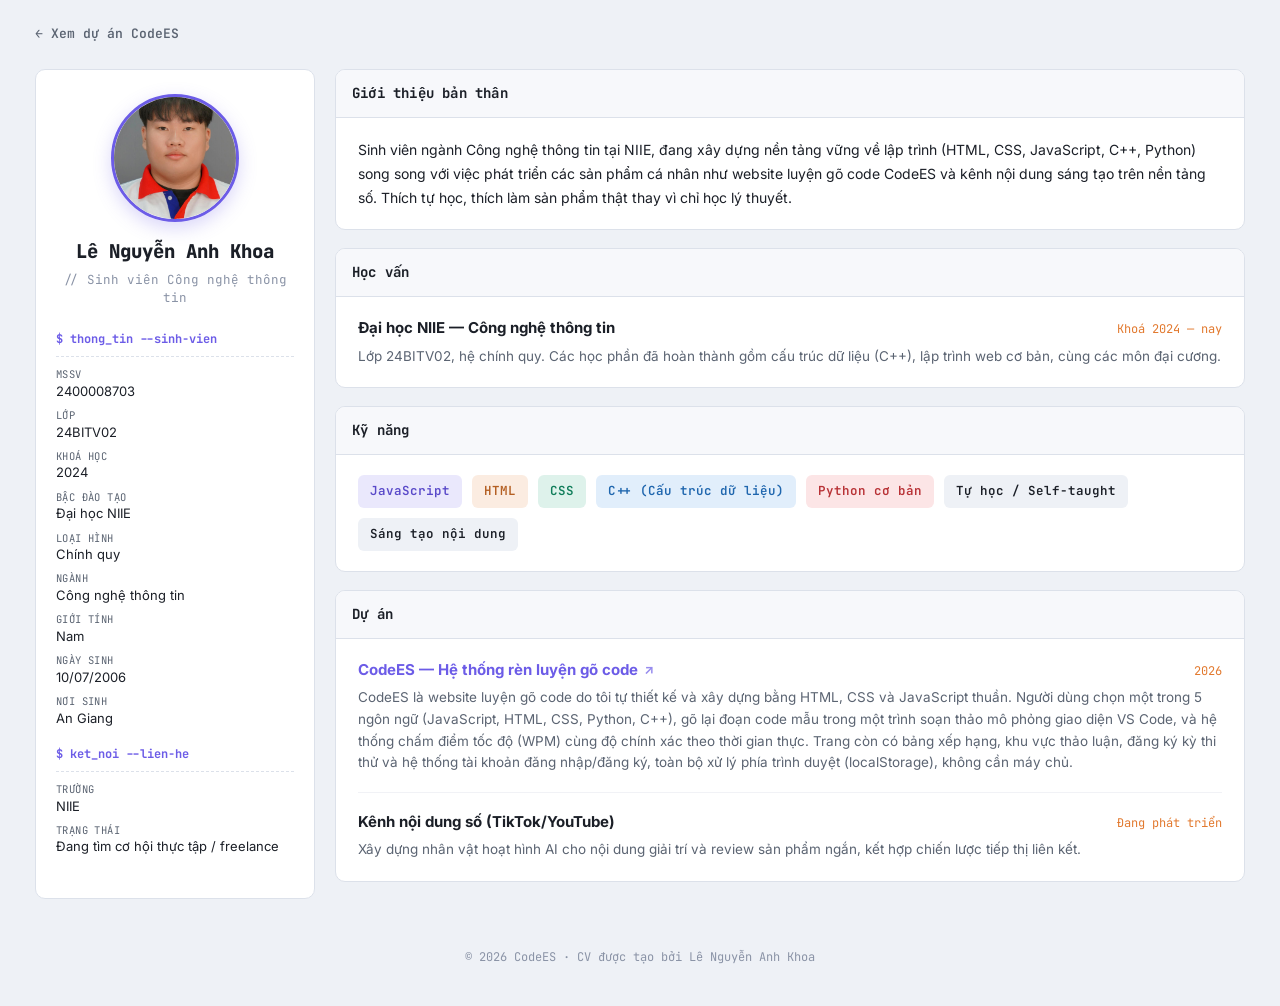
==== cv.html @ 04a199e7 "Add files via upload" ====
<!DOCTYPE html>
<html lang="vi">
<head>
    <meta charset="UTF-8">
    <meta name="viewport" content="width=device-width, initial-scale=1.0">
    <title>Lê Nguyễn Anh Khoa - CV | CodeES</title>
    <link rel="preconnect" href="https://fonts.googleapis.com">
    <link rel="preconnect" href="https://fonts.gstatic.com" crossorigin>
    <link href="https://fonts.googleapis.com/css2?family=Inter:wght@400;500;600;700&family=JetBrains+Mono:wght@400;600;700;800&display=swap" rel="stylesheet">
    <style>
/* ============================================================
   CodeES — design tokens
   Concept: a code-typing dojo. UI accents borrow their meaning
   from syntax-highlighting roles (keyword / string / number /
   comment) instead of an arbitrary brand palette.
   ============================================================ */
:root {
    --paper: #EEF1F6;
    --surface: #FFFFFF;
    --ink: #1B1F27;
    --muted: #5B6472;
    --border: #DCE1EA;

    --kw-purple: #6C5CE7;
    --str-green: #16A374;
    --num-orange: #E2792E;
    --cmt-gray:  #8A93A6;
    --err-red:   #E5484D;
    --cpp-blue:  #2E86DE;

    --editor-bg: #1B1E27;
    --editor-header: #23262F;

    --font-display: 'JetBrains Mono', 'Fira Code', Consolas, monospace;
    --font-body: 'Inter', 'Segoe UI', Tahoma, sans-serif;
    --font-mono: 'JetBrains Mono', 'Fira Code', Consolas, monospace;

    --radius: 10px;
}

@media (prefers-reduced-motion: reduce) {
    * { animation: none !important; transition: none !important; }
}

* { box-sizing: border-box; margin: 0; padding: 0; }

body {
    background-color: var(--paper);
    color: var(--ink);
    font-family: var(--font-body);
    line-height: 1.5;
}

a { color: inherit; }

:focus-visible {
    outline: 2px solid var(--kw-purple);
    outline-offset: 2px;
}

/* NAVBAR */
.navbar {
    background-color: var(--ink);
    color: #ffffff;
    padding: 14px 0;
    box-shadow: 0 2px 14px rgba(17, 20, 27, 0.18);
    position: sticky;
    top: 0;
    z-index: 100;
    border-bottom: 1px solid #2c3140;
}

.nav-container {
    max-width: 1250px;
    margin: 0 auto;
    display: flex;
    justify-content: space-between;
    align-items: center;
    padding: 0 20px;
}

.logo { display: flex; align-items: center; gap: 8px; font-family: var(--font-display); }
.logo-icon { font-size: 20px; font-weight: 700; color: var(--num-orange); }
.logo-text { font-size: 21px; font-weight: 800; letter-spacing: 0.5px; }
.logo-text::after {
    content: '\258C';
    display: inline-block;
    margin-left: 3px;
    color: var(--kw-purple);
    animation: blink-cursor 1.1s steps(1) infinite;
}
@keyframes blink-cursor { 0%, 49% { opacity: 1; } 50%, 100% { opacity: 0; } }

.nav-menu { display: flex; list-style: none; gap: 4px; font-family: var(--font-body); }
.nav-menu a {
    color: rgba(255, 255, 255, 0.65);
    text-decoration: none;
    font-weight: 600;
    font-size: 14px;
    padding: 8px 12px;
    border-radius: 6px;
    display: inline-block;
    transition: color 0.15s ease, background-color 0.15s ease;
}
.nav-menu a:hover { color: #ffffff; background-color: rgba(255, 255, 255, 0.06); }
.nav-menu li.active a {
    color: #ffffff;
    background-color: rgba(108, 92, 231, 0.22);
    box-shadow: inset 0 -2px 0 var(--kw-purple);
}

.nav-auth { display: flex; gap: 10px; }
.btn-login, .btn-register {
    font-family: var(--font-body);
    padding: 8px 16px;
    border-radius: 6px;
    cursor: pointer;
    font-weight: 600;
    font-size: 13.5px;
    border: 1px solid transparent;
    transition: transform 0.12s ease, background-color 0.15s ease;
}
.btn-login { background: transparent; border-color: rgba(255, 255, 255, 0.35); color: #ffffff; }
.btn-login:hover { background-color: rgba(255, 255, 255, 0.08); }
.btn-register { background-color: var(--kw-purple); border-color: var(--kw-purple); color: #ffffff; }
.btn-register:hover { background-color: #5a4bd6; transform: translateY(-1px); }

/* MAIN LAYOUT */
.main-layout {
    max-width: 1250px;
    margin: 25px auto;
    display: grid;
    grid-template-columns: 260px 1fr 280px;
    gap: 20px;
    padding: 0 20px;
}

aside {
    background-color: var(--surface);
    border-radius: var(--radius);
    border: 1px solid var(--border);
    overflow: hidden;
    height: fit-content;
}

.card-title {
    background-color: #F7F8FB;
    border-bottom: 1px solid var(--border);
    padding: 13px 16px;
    font-weight: 700;
    color: var(--ink);
    font-size: 14px;
    font-family: var(--font-mono);
    letter-spacing: 0.2px;
}
.sidebar-left .card-title::before { content: '$ '; color: var(--kw-purple); font-weight: 800; }
.sidebar-right .card-title::before { content: '// '; color: var(--cmt-gray); font-weight: 600; }

.exercise-list { list-style: none; }
.exercise-list li {
    padding: 12px 16px 12px 14px;
    border-bottom: 1px solid #F1F2F6;
    border-left: 3px solid transparent;
    cursor: pointer;
    font-size: 13.5px;
    font-family: var(--font-mono);
    display: flex;
    align-items: baseline;
    gap: 9px;
    transition: background-color 0.15s ease, border-color 0.15s ease;
}
.exercise-list li::before {
    content: '';
    width: 8px;
    height: 8px;
    min-width: 8px;
    border-radius: 2px;
    background-color: var(--kw-purple);
    display: inline-block;
    transform: translateY(-1px);
}
.exercise-list li:nth-child(4)::before { background-color: var(--num-orange); }
.exercise-list li:nth-child(5)::before { background-color: var(--str-green); }
.exercise-list li:nth-child(6)::before { background-color: var(--cpp-blue); }
.exercise-list li b { color: var(--muted); font-weight: 700; }
.exercise-list li:hover { background-color: #F5F4FF; }
.exercise-list li.active { background-color: #F0EEFF; border-left-color: var(--kw-purple); font-weight: 600; }
.exercise-list li.active b { color: var(--kw-purple); }

/* CENTER COLUMN */
.content-center { display: flex; flex-direction: column; gap: 20px; }

.filter-box { background-color: var(--surface); border: 1px solid var(--border); border-radius: var(--radius); padding: 20px; }
.box-title {
    font-size: 15px;
    font-family: var(--font-mono);
    font-weight: 700;
    margin-bottom: 15px;
    color: var(--ink);
    border-bottom: 1px dashed var(--border);
    padding-bottom: 10px;
}
.filter-grid { display: grid; grid-template-columns: 1fr 1fr; gap: 15px; }
.filter-item { display: flex; flex-direction: column; gap: 6px; }
.filter-item label { font-size: 12.5px; font-weight: 600; color: var(--muted); text-transform: uppercase; letter-spacing: 0.4px; }
select {
    padding: 9px 12px;
    border: 1px solid var(--border);
    border-radius: 7px;
    font-size: 14px;
    font-family: var(--font-body);
    outline: none;
    background-color: #FAFBFD;
    color: var(--ink);
    transition: border-color 0.15s ease;
}
select:focus { border-color: var(--kw-purple); }

.practice-area { background-color: var(--surface); border: 1px solid var(--border); border-radius: var(--radius); padding: 20px; }

.stats-bar {
    display: flex;
    justify-content: center;
    gap: 28px;
    background-color: var(--editor-bg);
    padding: 12px 16px;
    border-radius: 7px;
    margin-bottom: 18px;
    font-family: var(--font-mono);
    font-size: 13.5px;
    color: var(--cmt-gray);
}
.stats-bar::before { content: '//'; color: #4B5162; }
.stat { font-size: 13.5px; }
#wpm { color: var(--num-orange); font-weight: 700; }
#accuracy { color: var(--str-green); font-weight: 700; }
#timer { color: var(--kw-purple); font-weight: 700; }

.editor-window {
    background-color: var(--editor-bg);
    border-radius: 8px;
    overflow: hidden;
    box-shadow: 0 8px 24px rgba(17, 20, 27, 0.18);
    border: 1px solid #2A2E38;
}
.editor-header { background-color: var(--editor-header); padding: 10px 16px; display: flex; align-items: center; justify-content: space-between; }
.dots { display: flex; gap: 6px; }
.dot { width: 10px; height: 10px; border-radius: 50%; }
.dot.red { background-color: #ff5f56; }
.dot.yellow { background-color: #ffbd2e; }
.dot.green { background-color: #27c93f; }
.tab-title { font-size: 12px; color: #8B93A6; font-family: var(--font-mono); }
.editor-body { position: relative; padding: 20px; min-height: 160px; }
.code-display {
    font-family: var(--font-mono);
    font-size: 16px;
    line-height: 1.7;
    color: #545B6B;
    white-space: pre-wrap;
    word-break: break-all;
}
.code-input {
    position: absolute; top: 0; left: 0; width: 100%; height: 100%;
    opacity: 0; cursor: default; resize: none; outline: none;
}
.char.correct { color: var(--str-green); }
.char.incorrect { color: var(--err-red); background-color: rgba(229, 72, 77, 0.16); border-radius: 2px; }
.char.current { color: #ffffff; border-bottom: 2px solid var(--kw-purple); }

.editor-actions { margin-top: 15px; display: flex; justify-content: flex-end; }
.btn-action {
    background-color: var(--kw-purple);
    color: white;
    border: none;
    padding: 10px 18px;
    font-size: 13.5px;
    font-family: var(--font-body);
    font-weight: 600;
    border-radius: 7px;
    cursor: pointer;
    transition: background-color 0.15s ease, transform 0.12s ease;
}
.btn-action:hover { background-color: #5a4bd6; transform: translateY(-1px); }

/* RIGHT COLUMN */
.sidebar-right .widget { background-color: var(--surface); }
.mt-20 { margin-top: 20px; }
.text-center { text-align: center; }
.empty-text { padding: 20px; font-size: 13px; font-family: var(--font-mono); color: var(--muted); }
.discussion-list { list-style: none; }
.discussion-list li { padding: 12px 16px; border-bottom: 1px solid #F1F2F6; font-size: 13px; }
.discussion-list li a { color: var(--ink); text-decoration: none; display: block; margin-bottom: 4px; font-weight: 500; transition: color 0.15s ease; }
.discussion-list li a:hover { color: var(--kw-purple); }
.discussion-list .author { font-size: 11px; font-family: var(--font-mono); color: var(--cmt-gray); }

@media (max-width: 1024px) {
    .main-layout { grid-template-columns: 1fr; }
    .sidebar-left, .sidebar-right { display: none; }
}

/* ============================================================
   VIEW SWITCHING
   ============================================================ */
.view { display: none; }
.main-layout.view.active-view { display: grid; }
.page-section.view.active-view { display: block; }

.nav-user {
    display: flex;
    align-items: center;
    gap: 10px;
}

.user-chip {
    font-family: var(--font-mono);
    font-size: 13px;
    background-color: rgba(108, 92, 231, 0.22);
    color: #ffffff;
    padding: 7px 12px;
    border-radius: 6px;
    font-weight: 700;
}

.link-btn {
    background: none;
    border: none;
    color: var(--kw-purple);
    font-weight: 700;
    cursor: pointer;
    text-decoration: underline;
    font-size: inherit;
    padding: 0;
}

/* ============================================================
   FULL-WIDTH PAGE SECTIONS (Leaderboard / Discussion / Exam)
   ============================================================ */
.page-section {
    max-width: 1250px;
    margin: 25px auto;
    padding: 0 20px;
}

.section-card {
    background-color: var(--surface);
    border: 1px solid var(--border);
    border-radius: var(--radius);
    overflow: hidden;
}

.section-body {
    padding: 22px;
}

/* Leaderboard table */
.leaderboard-table {
    width: 100%;
    border-collapse: collapse;
    font-size: 14px;
}

.leaderboard-table th {
    text-align: left;
    font-family: var(--font-mono);
    font-size: 12px;
    text-transform: uppercase;
    letter-spacing: 0.4px;
    color: var(--muted);
    padding: 10px 12px;
    border-bottom: 2px solid var(--border);
}

.leaderboard-table td {
    padding: 12px;
    border-bottom: 1px solid #F1F2F6;
}

.leaderboard-table tbody tr:hover {
    background-color: #F7F7FF;
}

.rank-badge {
    display: inline-flex;
    align-items: center;
    justify-content: center;
    width: 26px;
    height: 26px;
    border-radius: 6px;
    font-family: var(--font-mono);
    font-weight: 800;
    font-size: 12.5px;
    background-color: #EEF1F6;
    color: var(--muted);
}

.rank-badge.gold { background-color: #FCEFD9; color: #B4790A; }
.rank-badge.silver { background-color: #EEF0F3; color: #6B7280; }
.rank-badge.bronze { background-color: #F7E3D2; color: #A05A2C; }

.wpm-cell { color: var(--num-orange); font-weight: 700; font-family: var(--font-mono); }
.acc-cell { color: var(--str-green); font-weight: 700; font-family: var(--font-mono); }

.lang-tag {
    font-family: var(--font-mono);
    font-size: 11.5px;
    padding: 3px 8px;
    border-radius: 5px;
    background-color: #EEF1F6;
    color: var(--muted);
    text-transform: uppercase;
}

/* Discussion */
.discussion-form {
    display: flex;
    flex-direction: column;
    gap: 10px;
    margin-bottom: 18px;
}

.discussion-form input,
.discussion-form textarea,
.auth-form input {
    font-family: var(--font-body);
    font-size: 14px;
    padding: 10px 12px;
    border: 1px solid var(--border);
    border-radius: 7px;
    outline: none;
    color: var(--ink);
    background-color: #FAFBFD;
    resize: vertical;
}

.discussion-form input:focus,
.discussion-form textarea:focus,
.auth-form input:focus {
    border-color: var(--kw-purple);
}

.discussion-form .btn-action {
    align-self: flex-end;
}

.discussion-list.full li {
    padding: 16px 4px;
}

.discussion-list.full .post-content {
    font-size: 13.5px;
    color: var(--muted);
    margin: 4px 0 6px 0;
}

/* Exam */
.exam-grid {
    display: grid;
    grid-template-columns: repeat(auto-fill, minmax(260px, 1fr));
    gap: 16px;
}

.exam-card {
    border: 1px solid var(--border);
    border-radius: 8px;
    padding: 16px;
    background-color: #FAFBFD;
}

.exam-card .exam-lang {
    font-family: var(--font-mono);
    font-size: 11.5px;
    color: var(--kw-purple);
    text-transform: uppercase;
    font-weight: 700;
    letter-spacing: 0.4px;
}

.exam-card h4 {
    font-size: 15px;
    margin: 6px 0 8px 0;
    color: var(--ink);
}

.exam-card .exam-date {
    font-family: var(--font-mono);
    font-size: 12.5px;
    color: var(--muted);
    margin-bottom: 12px;
}

.exam-card .btn-action {
    width: 100%;
    text-align: center;
}

.exam-card .btn-action.registered {
    background-color: var(--str-green);
}

.exam-card .btn-action.registered:hover {
    background-color: #128a61;
}

/* ============================================================
   AUTH MODAL
   ============================================================ */
.modal-overlay {
    display: none;
    position: fixed;
    inset: 0;
    background-color: rgba(17, 20, 27, 0.55);
    z-index: 200;
    align-items: center;
    justify-content: center;
}

.modal-overlay.open {
    display: flex;
}

.modal-box {
    background-color: var(--surface);
    border-radius: var(--radius);
    padding: 26px;
    width: 100%;
    max-width: 360px;
    position: relative;
    box-shadow: 0 20px 50px rgba(17, 20, 27, 0.25);
}

.modal-close {
    position: absolute;
    top: 12px;
    right: 14px;
    background: none;
    border: none;
    font-size: 22px;
    line-height: 1;
    color: var(--muted);
    cursor: pointer;
}

.modal-tabs {
    display: flex;
    gap: 6px;
    margin-bottom: 18px;
    background-color: #F1F2F6;
    padding: 4px;
    border-radius: 8px;
}

.modal-tab {
    flex: 1;
    background: none;
    border: none;
    padding: 8px 0;
    font-family: var(--font-body);
    font-weight: 600;
    font-size: 13.5px;
    color: var(--muted);
    border-radius: 6px;
    cursor: pointer;
}

.modal-tab.active {
    background-color: #ffffff;
    color: var(--kw-purple);
    box-shadow: 0 1px 4px rgba(17, 20, 27, 0.12);
}

.auth-form {
    display: flex;
    flex-direction: column;
    gap: 6px;
}

.auth-form label {
    font-size: 12.5px;
    font-weight: 600;
    color: var(--muted);
    margin-top: 8px;
}

.auth-form .full-width {
    width: 100%;
    text-align: center;
    margin-top: 14px;
}

.form-error {
    color: var(--err-red);
    font-size: 12.5px;
    min-height: 16px;
}

.modal-note {
    font-family: var(--font-mono);
    font-size: 11px;
    color: var(--cmt-gray);
    margin-top: 16px;
    text-align: center;
}

@media (max-width: 640px) {
    .nav-menu { display: none; }
}

/* ============================================================
   TRANG CV
   ============================================================ */
.cv-wrap {
    display: grid;
    grid-template-columns: 280px 1fr;
    gap: 20px;
    align-items: start;
}

.cv-side {
    background-color: var(--surface);
    border: 1px solid var(--border);
    border-radius: var(--radius);
    padding: 24px 20px;
    text-align: center;
    position: sticky;
    top: 90px;
}

.cv-avatar-box {
    width: 128px;
    height: 128px;
    margin: 0 auto 16px auto;
    border-radius: 50%;
    overflow: hidden;
    border: 3px solid var(--kw-purple);
    box-shadow: 0 6px 18px rgba(108, 92, 231, 0.25);
}

.cv-avatar {
    width: 100%;
    height: 100%;
    object-fit: cover;
    display: block;
}

.cv-name {
    font-family: var(--font-mono);
    font-size: 19px;
    font-weight: 800;
    color: var(--ink);
    margin-bottom: 4px;
}

.cv-role {
    font-family: var(--font-mono);
    font-size: 12.5px;
    color: var(--cmt-gray);
    margin-bottom: 22px;
}

.cv-block {
    text-align: left;
    margin-bottom: 18px;
}

.cv-block-title {
    font-family: var(--font-mono);
    font-size: 12px;
    font-weight: 700;
    color: var(--kw-purple);
    border-bottom: 1px dashed var(--border);
    padding-bottom: 8px;
    margin-bottom: 10px;
}

.cv-info-list {
    list-style: none;
    display: flex;
    flex-direction: column;
    gap: 8px;
}

.cv-info-list li {
    display: flex;
    flex-direction: column;
    font-size: 13px;
    color: var(--ink);
    line-height: 1.4;
}

.cv-info-list li span {
    font-family: var(--font-mono);
    font-size: 10.5px;
    text-transform: uppercase;
    letter-spacing: 0.4px;
    color: var(--muted);
}

.cv-main {
    display: flex;
    flex-direction: column;
    gap: 18px;
}

.cv-card .section-body { padding: 20px 22px; }

.cv-text {
    font-size: 14px;
    color: var(--ink);
    line-height: 1.7;
}

.cv-item + .cv-item {
    margin-top: 18px;
    padding-top: 18px;
    border-top: 1px solid #F1F2F6;
}

.cv-item-head {
    display: flex;
    justify-content: space-between;
    align-items: baseline;
    gap: 12px;
    flex-wrap: wrap;
    margin-bottom: 6px;
}

.cv-item-head h4 {
    font-size: 15px;
    color: var(--ink);
}

.cv-item-date {
    font-family: var(--font-mono);
    font-size: 12px;
    color: var(--num-orange);
    white-space: nowrap;
}

.cv-item-desc {
    font-size: 13.5px;
    color: var(--muted);
    line-height: 1.6;
}

.cv-skills {
    display: flex;
    flex-wrap: wrap;
    gap: 10px;
}

.skill-tag {
    font-family: var(--font-mono);
    font-size: 12.5px;
    padding: 7px 12px;
    border-radius: 6px;
    background-color: #EEF1F6;
    color: var(--ink);
    font-weight: 600;
}

.skill-tag.skill-js { background-color: rgba(108, 92, 231, 0.14); color: #5949c9; }
.skill-tag.skill-html { background-color: rgba(226, 121, 46, 0.14); color: #b45f22; }
.skill-tag.skill-css { background-color: rgba(22, 163, 116, 0.14); color: #0f7d59; }
.skill-tag.skill-cpp { background-color: rgba(46, 134, 222, 0.14); color: #1f66ae; }
.skill-tag.skill-py { background-color: rgba(229, 72, 77, 0.14); color: #b83236; }

.cv-footer {
    text-align: center;
    padding: 24px 20px 40px 20px;
    font-family: var(--font-mono);
    font-size: 12px;
    color: var(--cmt-gray);
}

@media (max-width: 900px) {
    .cv-wrap { grid-template-columns: 1fr; }
    .cv-side { position: static; }
}

/* Link tiêu đề dự án trong CV */
.cv-project-link {
    color: var(--kw-purple);
    text-decoration: none;
    display: inline-flex;
    align-items: center;
    gap: 6px;
    transition: color 0.15s ease;
}

.cv-project-link:hover {
    color: #5a4bd6;
    text-decoration: underline;
}

.cv-project-link .link-arrow {
    font-size: 13px;
    opacity: 0.7;
}


/* Thanh top-bar tối giản cho trang CV độc lập */
.cv-topbar {
    max-width: 1250px;
    margin: 0 auto;
    padding: 20px 20px 0 20px;
}

.cv-back-link {
    display: inline-flex;
    align-items: center;
    gap: 6px;
    font-family: var(--font-mono);
    font-size: 13px;
    font-weight: 600;
    color: var(--muted);
    text-decoration: none;
    transition: color 0.15s ease;
}

.cv-back-link:hover {
    color: var(--kw-purple);
}
    </style>
</head>
<body>
    <!-- CV độc lập: không còn navbar của site, chỉ có 1 liên kết quay lại dự án -->
    <div class="cv-topbar">
        <a href="index.html" class="cv-back-link">← Xem dự án CodeES</a>
    </div>

    <section class="page-section" id="view-cv">
        <div class="cv-wrap">

            <!-- CỘT TRÁI: Ảnh & thông tin nhanh -->
            <aside class="cv-side">
                <div class="cv-avatar-box">
                    <img src="[data-uri]" alt="Ảnh chân dung Lê Nguyễn Anh Khoa" class="cv-avatar">
                </div>
                <h1 class="cv-name">Lê Nguyễn Anh Khoa</h1>
                <p class="cv-role">// Sinh viên Công nghệ thông tin</p>

                <div class="cv-block">
                    <div class="cv-block-title">$ thong_tin --sinh-vien</div>
                    <ul class="cv-info-list">
                        <li><span>MSSV</span>2400008703</li>
                        <li><span>Lớp</span>24BITV02</li>
                        <li><span>Khoá học</span>2024</li>
                        <li><span>Bậc đào tạo</span>Đại học NIIE</li>
                        <li><span>Loại hình</span>Chính quy</li>
                        <li><span>Ngành</span>Công nghệ thông tin</li>
                        <li><span>Giới tính</span>Nam</li>
                        <li><span>Ngày sinh</span>10/07/2006</li>
                        <li><span>Nơi sinh</span>An Giang</li>
                    </ul>
                </div>

                <div class="cv-block">
                    <div class="cv-block-title">$ ket_noi --lien-he</div>
                    <ul class="cv-info-list">
                        <li><span>Trường</span>NIIE</li>
                        <li><span>Trạng thái</span>Đang tìm cơ hội thực tập / freelance</li>
                    </ul>
                </div>
            </aside>

            <!-- CỘT PHẢI: Nội dung CV -->
            <main class="cv-main">

                <div class="section-card cv-card">
                    <div class="card-title">Giới thiệu bản thân</div>
                    <div class="section-body">
                        <p class="cv-text">
                            Sinh viên ngành Công nghệ thông tin tại NIIE, đang xây dựng nền tảng vững về lập trình
                            (HTML, CSS, JavaScript, C++, Python) song song với việc phát triển các sản phẩm cá nhân
                            như website luyện gõ code CodeES và kênh nội dung sáng tạo trên nền tảng số. Thích tự
                            học, thích làm sản phẩm thật thay vì chỉ học lý thuyết.
                        </p>
                    </div>
                </div>

                <div class="section-card cv-card">
                    <div class="card-title">Học vấn</div>
                    <div class="section-body">
                        <div class="cv-item">
                            <div class="cv-item-head">
                                <h4>Đại học NIIE — Công nghệ thông tin</h4>
                                <span class="cv-item-date">Khoá 2024 — nay</span>
                            </div>
                            <p class="cv-item-desc">Lớp 24BITV02, hệ chính quy. Các học phần đã hoàn thành gồm cấu trúc dữ liệu (C++), lập trình web cơ bản, cùng các môn đại cương.</p>
                        </div>
                    </div>
                </div>

                <div class="section-card cv-card">
                    <div class="card-title">Kỹ năng</div>
                    <div class="section-body">
                        <div class="cv-skills">
                            <span class="skill-tag skill-js">JavaScript</span>
                            <span class="skill-tag skill-html">HTML</span>
                            <span class="skill-tag skill-css">CSS</span>
                            <span class="skill-tag skill-cpp">C++ (Cấu trúc dữ liệu)</span>
                            <span class="skill-tag skill-py">Python cơ bản</span>
                            <span class="skill-tag">Tự học / Self-taught</span>
                            <span class="skill-tag">Sáng tạo nội dung</span>
                        </div>
                    </div>
                </div>

                <div class="section-card cv-card">
                    <div class="card-title">Dự án</div>
                    <div class="section-body">
                        <div class="cv-item">
                            <div class="cv-item-head">
                                <h4><a href="index.html" class="cv-project-link">CodeES — Hệ thống rèn luyện gõ code<span class="link-arrow">↗</span></a></h4>
                                <span class="cv-item-date">2026</span>
                            </div>
                            <p class="cv-item-desc">CodeES là website luyện gõ code do tôi tự thiết kế và xây dựng bằng HTML, CSS và JavaScript thuần. Người dùng chọn một trong 5 ngôn ngữ (JavaScript, HTML, CSS, Python, C++), gõ lại đoạn code mẫu trong một trình soạn thảo mô phỏng giao diện VS Code, và hệ thống chấm điểm tốc độ (WPM) cùng độ chính xác theo thời gian thực. Trang còn có bảng xếp hạng, khu vực thảo luận, đăng ký kỳ thi thử và hệ thống tài khoản đăng nhập/đăng ký, toàn bộ xử lý phía trình duyệt (localStorage), không cần máy chủ.</p>
                        </div>
                        <div class="cv-item">
                            <div class="cv-item-head">
                                <h4>Kênh nội dung số (TikTok/YouTube)</h4>
                                <span class="cv-item-date">Đang phát triển</span>
                            </div>
                            <p class="cv-item-desc">Xây dựng nhân vật hoạt hình AI cho nội dung giải trí và review sản phẩm ngắn, kết hợp chiến lược tiếp thị liên kết.</p>
                        </div>
                    </div>
                </div>

            </main>
        </div>
    </section>

    <footer class="cv-footer">
        <p>© 2026 CodeES · CV được tạo bởi Lê Nguyễn Anh Khoa</p>
    </footer>
</body>
</html>
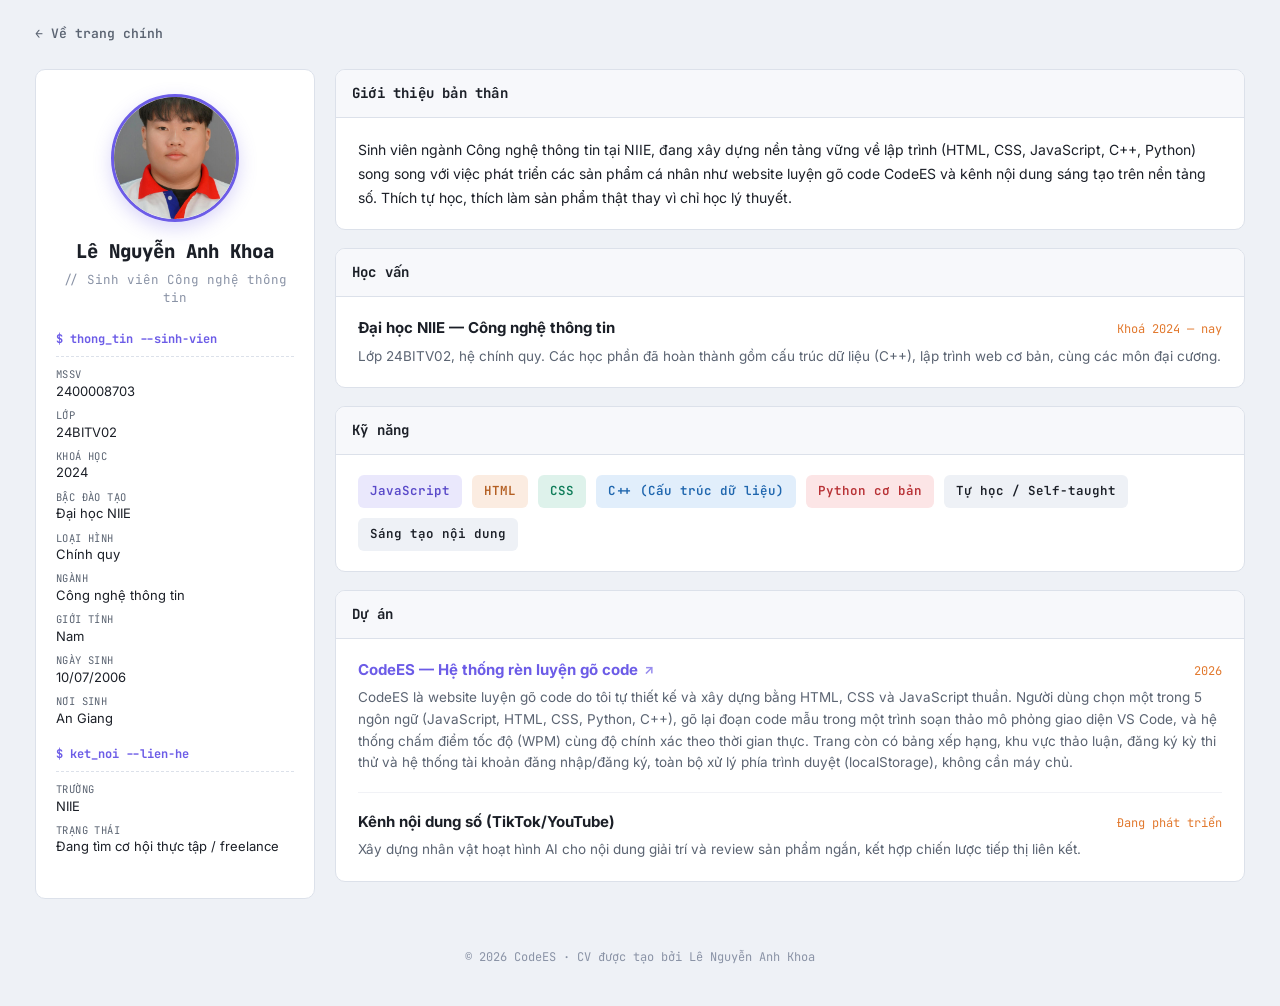
==== commit 8706b627: "Add files via upload" ====
--- a/cv.html
+++ b/cv.html
@@ -825,7 +825,7 @@
 <body>
     <!-- CV độc lập: không còn navbar của site, chỉ có 1 liên kết quay lại dự án -->
     <div class="cv-topbar">
-        <a href="index.html" class="cv-back-link">← Xem dự án CodeES</a>
+        <a href="index.html" class="cv-back-link">← Về trang chính</a>
     </div>
 
     <section class="page-section" id="view-cv">
@@ -911,7 +911,7 @@
                     <div class="section-body">
                         <div class="cv-item">
                             <div class="cv-item-head">
-                                <h4><a href="index.html" class="cv-project-link">CodeES — Hệ thống rèn luyện gõ code<span class="link-arrow">↗</span></a></h4>
+                                <h4><a href="codees.html" class="cv-project-link">CodeES — Hệ thống rèn luyện gõ code<span class="link-arrow">↗</span></a></h4>
                                 <span class="cv-item-date">2026</span>
                             </div>
                             <p class="cv-item-desc">CodeES là website luyện gõ code do tôi tự thiết kế và xây dựng bằng HTML, CSS và JavaScript thuần. Người dùng chọn một trong 5 ngôn ngữ (JavaScript, HTML, CSS, Python, C++), gõ lại đoạn code mẫu trong một trình soạn thảo mô phỏng giao diện VS Code, và hệ thống chấm điểm tốc độ (WPM) cùng độ chính xác theo thời gian thực. Trang còn có bảng xếp hạng, khu vực thảo luận, đăng ký kỳ thi thử và hệ thống tài khoản đăng nhập/đăng ký, toàn bộ xử lý phía trình duyệt (localStorage), không cần máy chủ.</p>
